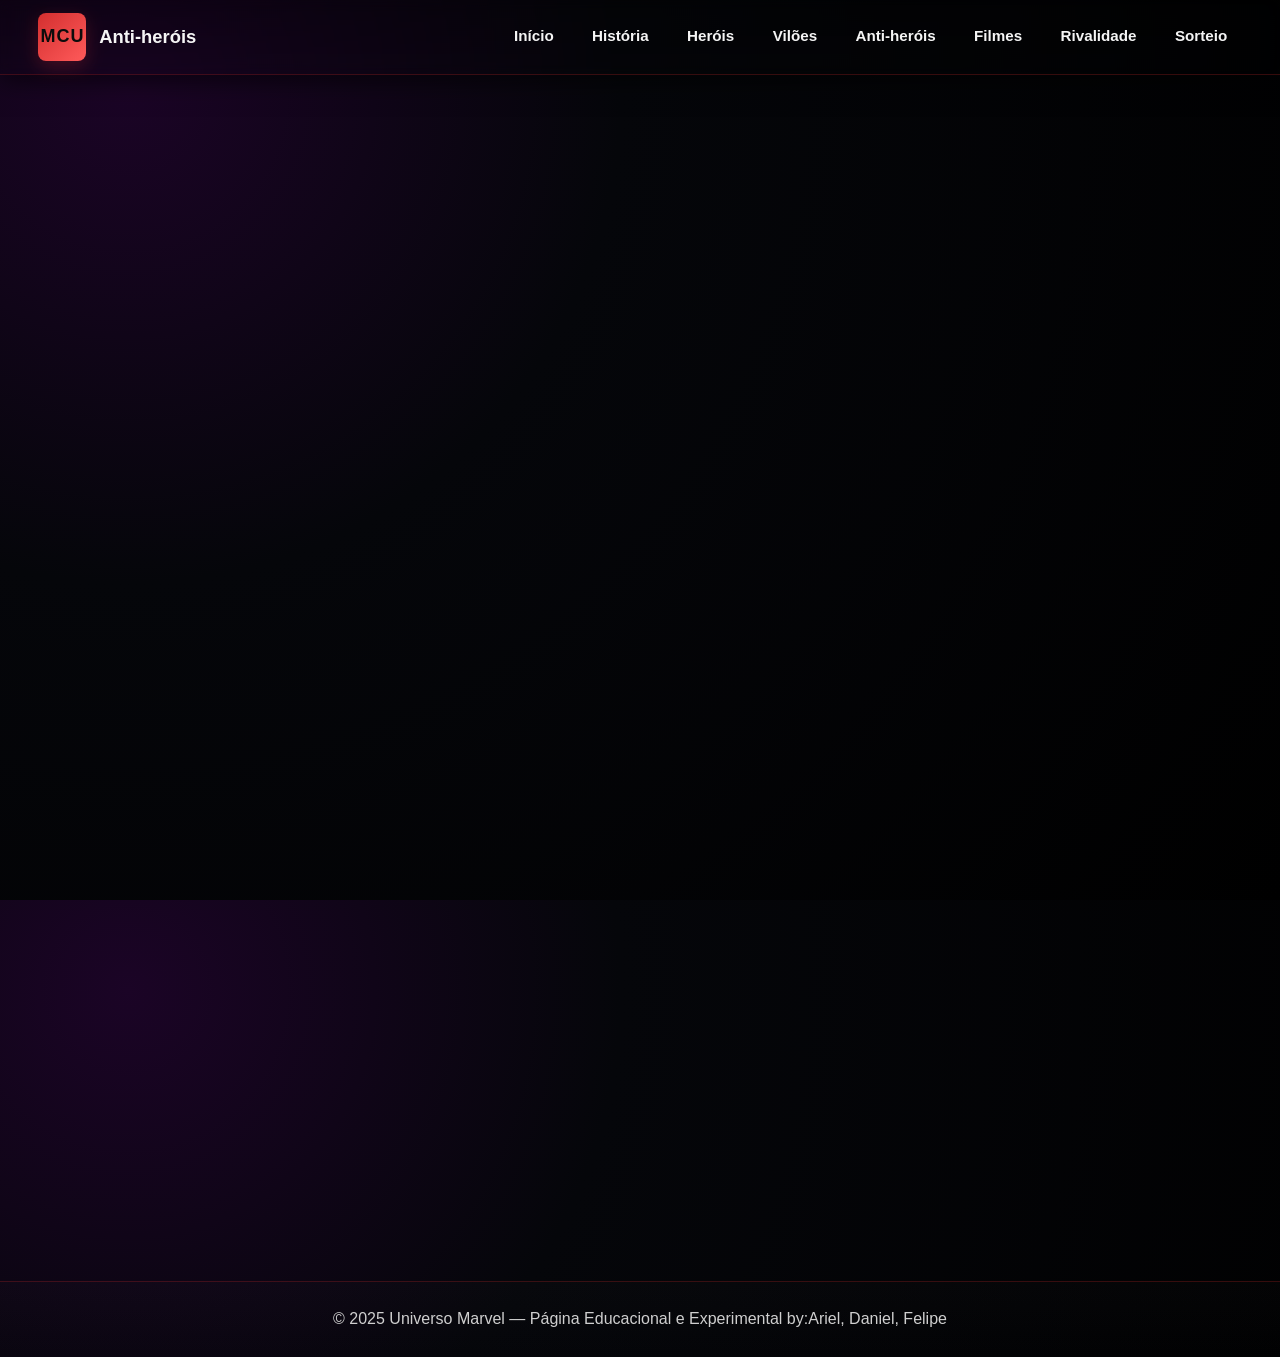
==== antiHeróis.html @ 3769a7fe "Tentativa 4" ====
<!DOCTYPE html>
<html lang="pt-BR">

<head>
    <meta charset="utf-8" />
    <meta name="viewport" content="width=device-width,initial-scale=1" />
    <title>Heróis — Universo Marvel</title>
     <link rel="stylesheet" href="/CSS/Style.css">
</head>

<body data-page="Anti-heróis">

    <header class="site-header">
        <div class="brand">
            <div class="logo">MCU</div>
            <div>
                <div class="site-title">Anti-heróis</div>
                <div class="site-sub"></div>
            </div>
        </div>

        <nav class="main-nav" aria-label="Menu principal">
            <a href="index.html">Início</a>
            <a href="historia.html">História</a>
            <a href="herois.html">Heróis</a>
            <a href="viloes.html">Vilões</a>
            <a href="antiHeróis.html">Anti-heróis</a>
            <a href="filmes.html">Filmes</a>
            <a href="rivalidade.html">Rivalidade</a>
            <a href="sorteio.html">Sorteio</a>

        </nav>
    </header>

    <main class="container">
        <article class="hero-card reveal">
            <div class="hero-top">
                <div>
                    <div class="hero-title">Anti-heróis</div>
                    <div class="hero-desc">Os anti-heróis da Marvel são personagens complexos que lutam contra o mal
                        seguindo seus próprios códigos morais, muitas vezes usando métodos sombrios, violentos ou
                        moralmente ambíguos, equilibrando redenção e caos enquanto enfrentam seus próprios demônios
                        internos. (Perfis curtos e imagens. Clique nas páginas para aprofundar.)</div>
                </div>
            </div>
        </article>

        <section class="cards">
           
            <article class="card reveal">
                <div class="thumb"><img loading="lazy" src="../feliperosset99.github.io/img/AntiHeróis/Elektra.webp"
                        alt="Elektra"></div>
                <div class="meta">
                    <h3>Elektra</h3>
                    <p>Elektra Natchios foi uma das primeiras mulheres das HQs escritas na categoria anti-herói. Sua
                        personalidade perigosa e instável a tornam tanto uma possível aliada como inimiga.</p>
                </div>
            </article>

           
            <article class="card reveal">
                <div class="thumb"><img loading="lazy" src="../feliperosset99.github.io/img/AntiHeróis/Deadpool.webp"
                        alt="Deadpool"></div>
                <div class="meta">
                    <h3>Deadpool</h3>
                    <p>Violento? Sim! Meio insano? Sim! Personalidade carismática? Sim! Deadpool cumpre todos os
                        requisitos de um anti-herói e junta sua própria marca de humor negro que tanto sucesso fez nos
                        cinemas.
                        
                    </p>
                </div>
            </article>

            
            <article class="card wide reveal">
                <div class="thumb"><img loading="lazy" src="../feliperosset99.github.io/img/AntiHeróis/Justiceiro.webp"
                        alt="O Justiceiro"></div>
                <div class="meta">
                    <h3>O Justiceiro</h3>
                    <p>Com um nome como Justiceiro, só poderíamos falar de um verdadeiro anti-herói. Frank Castle não só
                        assassina qualquer criminoso que acha que merece a morte, como ele realmente gosta do ato de
                        matar.
                    
                    </p>
                </div>
            </article>

            
            <article class="card reveal">
                <div class="thumb"><img loading="lazy" src="../feliperosset99.github.io/img/AntiHeróis/Venom.jpg"
                        alt="Venom"></div>
                <div class="meta">
                    <h3>Venom</h3>
                    <p>Venom é um simbionte alienígena que se une a um hospedeiro humano, como Eddie Brock, moldando-se
                        em uma forma escura e monstruosa, com mandíbula proeminente e dentes afiados.
                        
                    </p>
                </div>
            </article>

           
            <article class="card reveal">
                <div class="thumb"><img loading="lazy" src="../feliperosset99.github.io/img/AntiHeróis/Bucky.jpeg"
                        alt="Bucky">
                </div>
                <div class="meta">
                    <h3>Soldado Invernal</h3>
                    <p>James "Bucky" Barnes, também conhecido como Soldado Invernal, é um soldado americano que se
                        tornou espião e assassino soviético. Ele foi recrutado para o exército dos EUA durante a Segunda
                        Guerra Mundial, após ter sido um pupilo do estado.
                    
                    </p>
                </div>
            </article>

        </section>

        <div class="block reveal">
            <h4>Ações Sombras e Crimes</h4>
            <ul class="lista">
                <li>Deadpool atuou como mercenário e eliminou diversos alvos ao longo de suas missões.
                    <span class="tooltip"
                        data-tip="Wade Wilson é conhecido por agir fora da lei e tomar decisões imprevisíveis.">(Deadpool)</span>
                </li>

                <li>Durante o período sob controle da Hydra, o Soldado Invernal realizou assassinatos secretos e
                    operações ilegais.
                    <span class="tooltip"
                        data-tip="Bucky Barnes era manipulado mentalmente para agir como arma da Hydra.">(Soldado
                        Invernal)</span>
                </li>

                <li>Elektra trabalhou como assassina profissional e participou de missões para organizações criminosas.
                    <span class="tooltip"
                        data-tip="A personagem já atuou para o Tentáculo e outros grupos sombrios.">(Elektra)</span>
                </li>

                <li>O Justiceiro executou criminosos de forma extrajudicial, entrando em conflito constante com a lei.
                    <span class="tooltip"
                        data-tip="Frank Castle segue seu próprio código moral, frequentemente ignorando limites legais.">(Justiceiro)</span>
                </li>

                <li>Venom, especialmente em suas fases iniciais, tentou matar o Homem-Aranha e causou destruição
                    enquanto lutava pelo controle com Eddie Brock.
                    <span class="tooltip"
                        data-tip="O simbionte muitas vezes amplifica impulsos agressivos e causa caos.">(Venom)</span>
                </li>
            </ul>
        </div>


    </main>

    <footer class="site-footer">
        <div>© 2025 Universo Marvel — Página Educacional e Experimental by:Ariel, Daniel, Felipe</div>
    </footer>

    <script src="../feliperosset99.github.io/JvScript/JavaScript.js"></script>

</body>

</html>
---- CSS/Style.css ----
:root {
    --bg1: #05060a;
    --accent-red: #d32f2f;
    --accent-red-2: #ff5a5a;
    --glass: rgba(255, 255, 255, 0.04);
    --card-border: rgba(255, 90, 90, 0.12);
    --text: #f5f5f5;
    --muted: #cfcfcf;
    --max-width: 1150px;
    --radius: 14px;
}

* {
    box-sizing: border-box;
    margin: 0;
    padding: 0
}

html,
body {
    height: 100%
}

body {
    font-family: "Inter", "Segoe UI", Roboto, Arial, sans-serif;
    background: radial-gradient(circle at 10% 10%, #1b0426 0%, #05060a 35%, #000000 100%);
    color: var(--text);
    -webkit-font-smoothing: antialiased;
    -moz-osx-font-smoothing: grayscale;
    line-height: 1.5;
    min-height: 100vh;
    padding-top: 82px;
}

/* estrelas animadas (canvas) */
#starfield {
    position: fixed;
    inset: 0;
    z-index: 0;
    pointer-events: none;
    opacity: 0.6;
    mix-blend-mode: screen;
}

/* HEADER FIXO */
.site-header {
    position: fixed;
    top: 0;
    left: 0;
    right: 0;
    z-index: 40;
    display: flex;
    align-items: center;
    justify-content: space-between;
    gap: 1rem;
    padding: 1% 3%;
    background: linear-gradient(180deg, rgba(0, 0, 0, 0.35), rgba(0, 0, 0, 0.15));
    backdrop-filter: blur(6px);
    border-bottom: 1px solid rgba(211, 47, 47, 0.25);
    box-shadow: 0 6px 24px rgba(0, 0, 0, 0.6);
}

.brand {
    display: flex;
    align-items: center;
    gap: 0.8rem;
}

.logo {
    width: 48px;
    height: 48px;
    border-radius: 8px;
    background: linear-gradient(135deg, var(--accent-red), var(--accent-red-2));
    display: flex;
    align-items: center;
    justify-content: center;
    font-weight: 900;
    color: rgb(12, 12, 12);
    font-size: 18px;
    letter-spacing: 1px;
    box-shadow: 0 6px 18px rgba(211, 47, 47, 0.25);
}

.site-title {
    font-weight: 800;
    font-size: 1.15rem;
    color: var(--text);
}

.site-sub {
    font-size: 0.85rem;
    color: var(--muted)
}

/* nav */
.main-nav {
    display: flex;
    gap: 0.6rem;
    align-items: center;
}

.main-nav a {
    color: var(--text);
    text-decoration: none;
    padding: 0.6rem 0.9rem;
    border-radius: 10px;
    transition: all .18s ease;
    font-weight: 600;
    font-size: 0.95rem;
}

.main-nav a:hover {
    background: rgba(255, 255, 255, 0.03);
    transform: translateY(-3px)
}

.main-nav a.active {
    background: linear-gradient(90deg, rgba(255, 85, 85, 0.12), rgba(255, 60, 60, 0.08));
    border: 1px solid rgba(255, 90, 90, 0.12)
}

/* container */
.container {
    width: min(95%, var(--max-width));
    margin: 1.5rem auto 4rem;
    position: relative;
    z-index: 10;
    display: grid;
    grid-template-columns: 1fr;
    gap: 1.6rem;
}

/* heróis */
.hero-card {
    grid-column: 1 / -1;
    padding: 2.6rem;
    border-radius: var(--radius);
    background: linear-gradient(180deg, rgba(255, 255, 255, 0.02), rgba(255, 255, 255, 0.01));
    border: 1px solid var(--card-border);
    display: flex;
    flex-direction: column;
    gap: 0.8rem;
    box-shadow: 0 12px 40px rgba(0, 0, 0, 0.6);
}

.hero-top {
    display: flex;
    gap: 1rem;
    align-items: center;
}

.hero-title {
    font-size: 1.9rem;
    color: var(--accent-red-2);
    font-weight: 800;
    text-align: center;
}

.hero-desc {
    color: var(--muted);
    font-size: 1rem
}

/* grid de cards com alternância */
.cards {
    display: grid;
    grid-template-columns: 1fr;
    gap: 1rem;
}

.card {
    display: flex;
    gap: 1rem;
    align-items: flex-start;
    padding: 1.1rem;
    border-radius: 12px;
    background: linear-gradient(180deg, rgba(255, 255, 255, 0.02), rgba(255, 255, 255, 0.008));
    border: 1px solid rgba(211, 47, 47, 0.25);
    transition: transform .28s ease, box-shadow .28s ease;
    overflow: hidden;
}

.card:hover {
    transform: translateY(-6px);
    box-shadow: 0 18px 48px rgba(0, 0, 0, 0.6)
}

/* imagem do card */
.card .thumb {
    flex: 0 0 140px;
    height: 92px;
    border-radius: 10px;
    overflow: hidden;
    background: #111;
    display: flex;
    align-items: center;
    justify-content: center;
}

.card .thumb img {
    width: 100%;
    height: 100%;
    object-fit: cover;
    display: block;
}

/* detalhes do card */
.card .meta {
    flex: 1;
    display: flex;
    flex-direction: column;
    gap: 0.4rem;
    margin-left: 10px;

}

.card h3 {
    margin: 0;
    font-size: 1.05rem;
    color: var(--accent-red-2)
}

.card p {
    margin: 0;
    font-size: 0.95rem;
    color: var(--muted)
}

/* Alternativo - em larguras maiores, padrão mosaico */
@media(min-width:900px) {
    .cards {
        grid-template-columns: repeat(2, 1fr);
    }

    .card {
        align-items: stretch;
        padding: 1.2rem;
    }

    /* Faz com que alguns cards ocupem 2 colunas (crie alternância) */
    .card.wide {
        grid-column: span 2;
        display: flex;
        gap: 1.5rem
    }

    .card.wide .thumb {
        flex: 0 0 260px;
        height: 160px
    }
}

/* listas e blocos explicativos */
.block {
    padding: 1rem;
    border-radius: 10px;
    background: rgba(255, 255, 255, 0.02);
    border: 1px solid rgba(255, 90, 90, 0.06);
    color: var(--muted);
}

.block h4 {
    color: var(--accent-red);
    margin-bottom: 0.6rem
}
.block li{
    margin-left: 10px   ;

}  
.lista{
    font-size: large;
}
.listasmall{
    font-size: large;
}
.spider{
    text-align: justify;
}
/* footer */
.site-footer {
    margin-top: 1.6rem;
    padding: 1.6rem;
    text-align: center;
    border-top: 1px solid rgba(211, 47, 47, 0.25);
    color: var(--muted);
    background: linear-gradient(180deg, rgba(255, 255, 255, 0.01), rgba(0, 0, 0, 0.01));
}

/* Telas pequenas */
@media(max-width:899px) {
    .hero-title {
        font-size: 1.5rem
    }

    .card .thumb {
        flex: 0 0 110px;
        height: 82px
    }
}

/* scroll */
.reveal {
    opacity: 0;
    transform: translateY(24px);
    transition: opacity .6s ease, transform .6s ease;
}

.reveal.visible {
    opacity: 1;
    transform: none;
}

/* Utilidade */
.kicker {
    font-size: 0.82rem;
    color: var(--muted);
    font-weight: 700
}

.small {
    font-size: 0.9rem;
    color: var(--muted)
}

.center {
    text-align: center
}

/* sorteio */
.form {
    display: flex;
    flex-direction: column;
    gap: 0.8rem;
}

.form input,
.form select,
.form button,
.form textarea {
    padding: 0.8rem 1rem;
    border-radius: 10px;
    border: 1px solid rgba(255, 255, 255, 0.04);
    background: rgba(255, 255, 255, 0.02);
    color: var(--text);
}

.form label {
    font-size: 0.95rem;
    color: var(--muted)
}

.form .actions {
    display: flex;
    gap: 0.6rem;
    margin-top: 0.6rem;
    flex-wrap: wrap
}

.form button {
    background: linear-gradient(90deg, var(--accent-red), var(--accent-red-2));
    color: white;
    border: none;
    font-weight: 700;
    cursor: pointer
}


    /* Todas as opções em preto */
#revista option {
        color: black;
    }

    /* Apenas o placeholder em branco */
#revista option.placeholder {
        color: #bbb;  /* branco suave para ser visível, pode trocar por white */
    }

    /* Texto selecionado também fica preto */
#revista {
        color: #bbb;
    }

    /* Quando o placeholder estiver selecionado, deixa o texto claro */
#revista:invalid {
        color: #bbb;
    }


/* Responsividade */
@media (min-width:1200px) {
    .container {
        width: min(88%, var(--max-width));
    }
    }

*{
    margin: 0;
    padding: 0;
    }
body{
    font-family: 'Gill Sans', 'Gill Sans MT', Calibri, 'Trebuchet MS', sans-serif;
    margin:auto;
    background-color: rgb(255, 255, 255);
    }    
.inicio{
    background-color: #eee;
    text-align: center;
    color: black;
    border: solid black 2px;
    width: 99%;
    margin: auto;
    margin-bottom: 30px;
    font-family:'Times New Roman', Times, serif;
    padding: 10px;
}
.inicio p{
    color: black;
    background-color: #eee;
    line-height: normal;
    font-family: 'Times New Roman', Times, serif;
    padding: 10px;
}
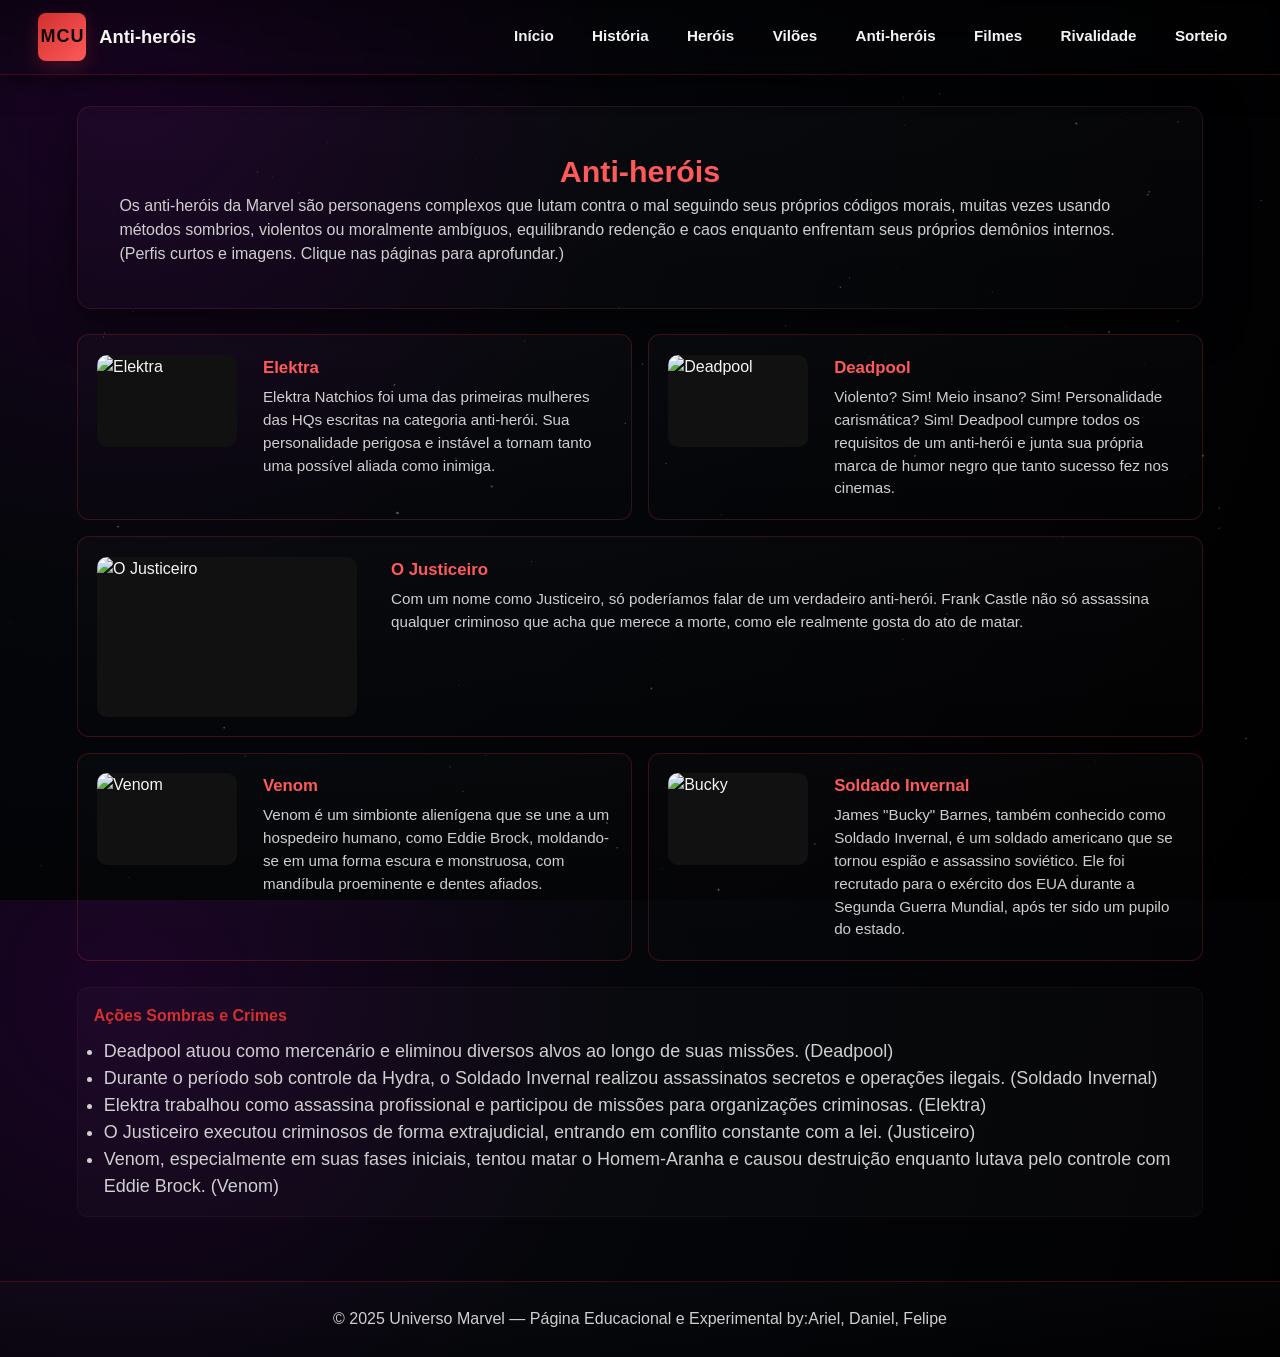
==== commit f167dde2: "arrumando o caminho da js agr" ====
--- a/antiHeróis.html
+++ b/antiHeróis.html
@@ -5,7 +5,7 @@
     <meta charset="utf-8" />
     <meta name="viewport" content="width=device-width,initial-scale=1" />
     <title>Heróis — Universo Marvel</title>
-     <link rel="stylesheet" href="/CSS/Style.css">
+     <link rel="stylesheet" href="CSS/Style.css">
 </head>
 
 <body data-page="Anti-heróis">
@@ -155,7 +155,7 @@
         <div>© 2025 Universo Marvel — Página Educacional e Experimental by:Ariel, Daniel, Felipe</div>
     </footer>
 
-    <script src="../feliperosset99.github.io/JvScript/JavaScript.js"></script>
+    <script src="JvScript/JavaScript.js"></script>
 
 </body>
 
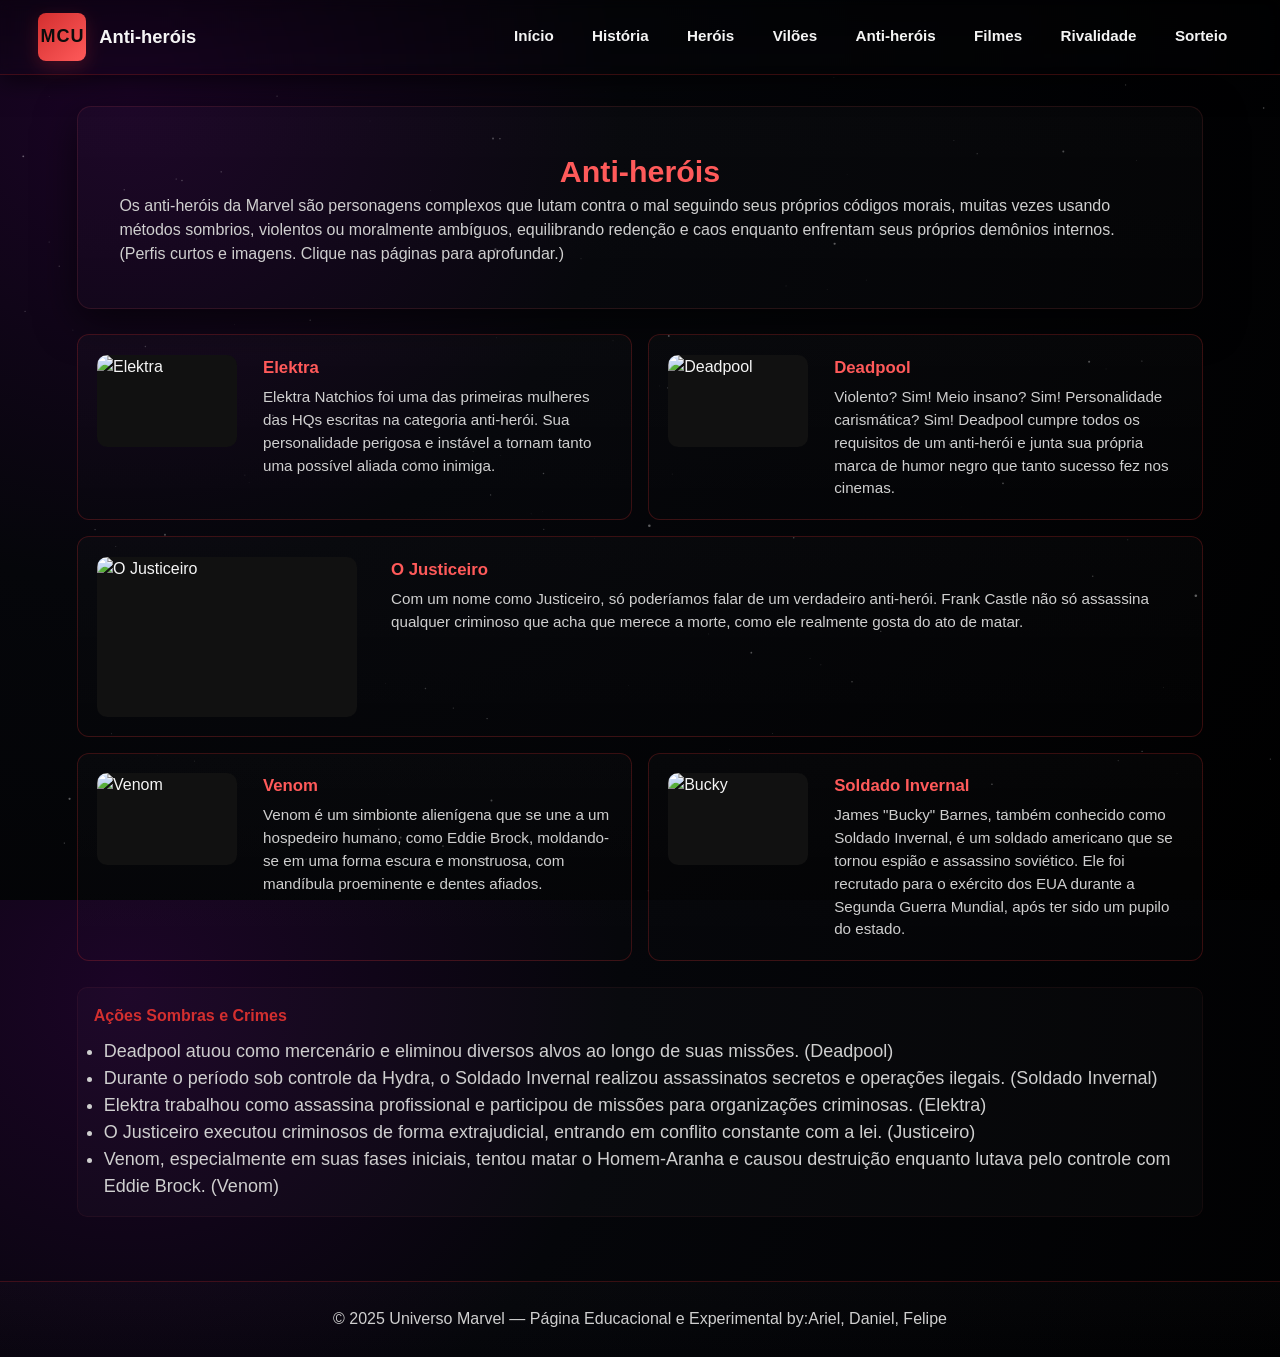
==== commit 160419fe: "Arrumando caminho imagens e tirando tooltips" ====
--- a/antiHeróis.html
+++ b/antiHeróis.html
@@ -48,7 +48,7 @@
         <section class="cards">
            
             <article class="card reveal">
-                <div class="thumb"><img loading="lazy" src="../feliperosset99.github.io/img/AntiHeróis/Elektra.webp"
+                <div class="thumb"><img loading="lazy" src="Img/AntiHeróis/Elektra.webp"
                         alt="Elektra"></div>
                 <div class="meta">
                     <h3>Elektra</h3>
@@ -59,7 +59,7 @@
 
            
             <article class="card reveal">
-                <div class="thumb"><img loading="lazy" src="../feliperosset99.github.io/img/AntiHeróis/Deadpool.webp"
+                <div class="thumb"><img loading="lazy" src="Img/AntiHeróis/Deadpool.webp"
                         alt="Deadpool"></div>
                 <div class="meta">
                     <h3>Deadpool</h3>
@@ -73,7 +73,7 @@
 
             
             <article class="card wide reveal">
-                <div class="thumb"><img loading="lazy" src="../feliperosset99.github.io/img/AntiHeróis/Justiceiro.webp"
+                <div class="thumb"><img loading="lazy" src="Img/AntiHeróis/Justiceiro.webp"
                         alt="O Justiceiro"></div>
                 <div class="meta">
                     <h3>O Justiceiro</h3>
@@ -87,7 +87,7 @@
 
             
             <article class="card reveal">
-                <div class="thumb"><img loading="lazy" src="../feliperosset99.github.io/img/AntiHeróis/Venom.jpg"
+                <div class="thumb"><img loading="lazy" src="Img/AntiHeróis/Venom.jpg"
                         alt="Venom"></div>
                 <div class="meta">
                     <h3>Venom</h3>
@@ -100,7 +100,7 @@
 
            
             <article class="card reveal">
-                <div class="thumb"><img loading="lazy" src="../feliperosset99.github.io/img/AntiHeróis/Bucky.jpeg"
+                <div class="thumb"><img loading="lazy" src="Img/AntiHeróis/Bucky.jpeg"
                         alt="Bucky">
                 </div>
                 <div class="meta">
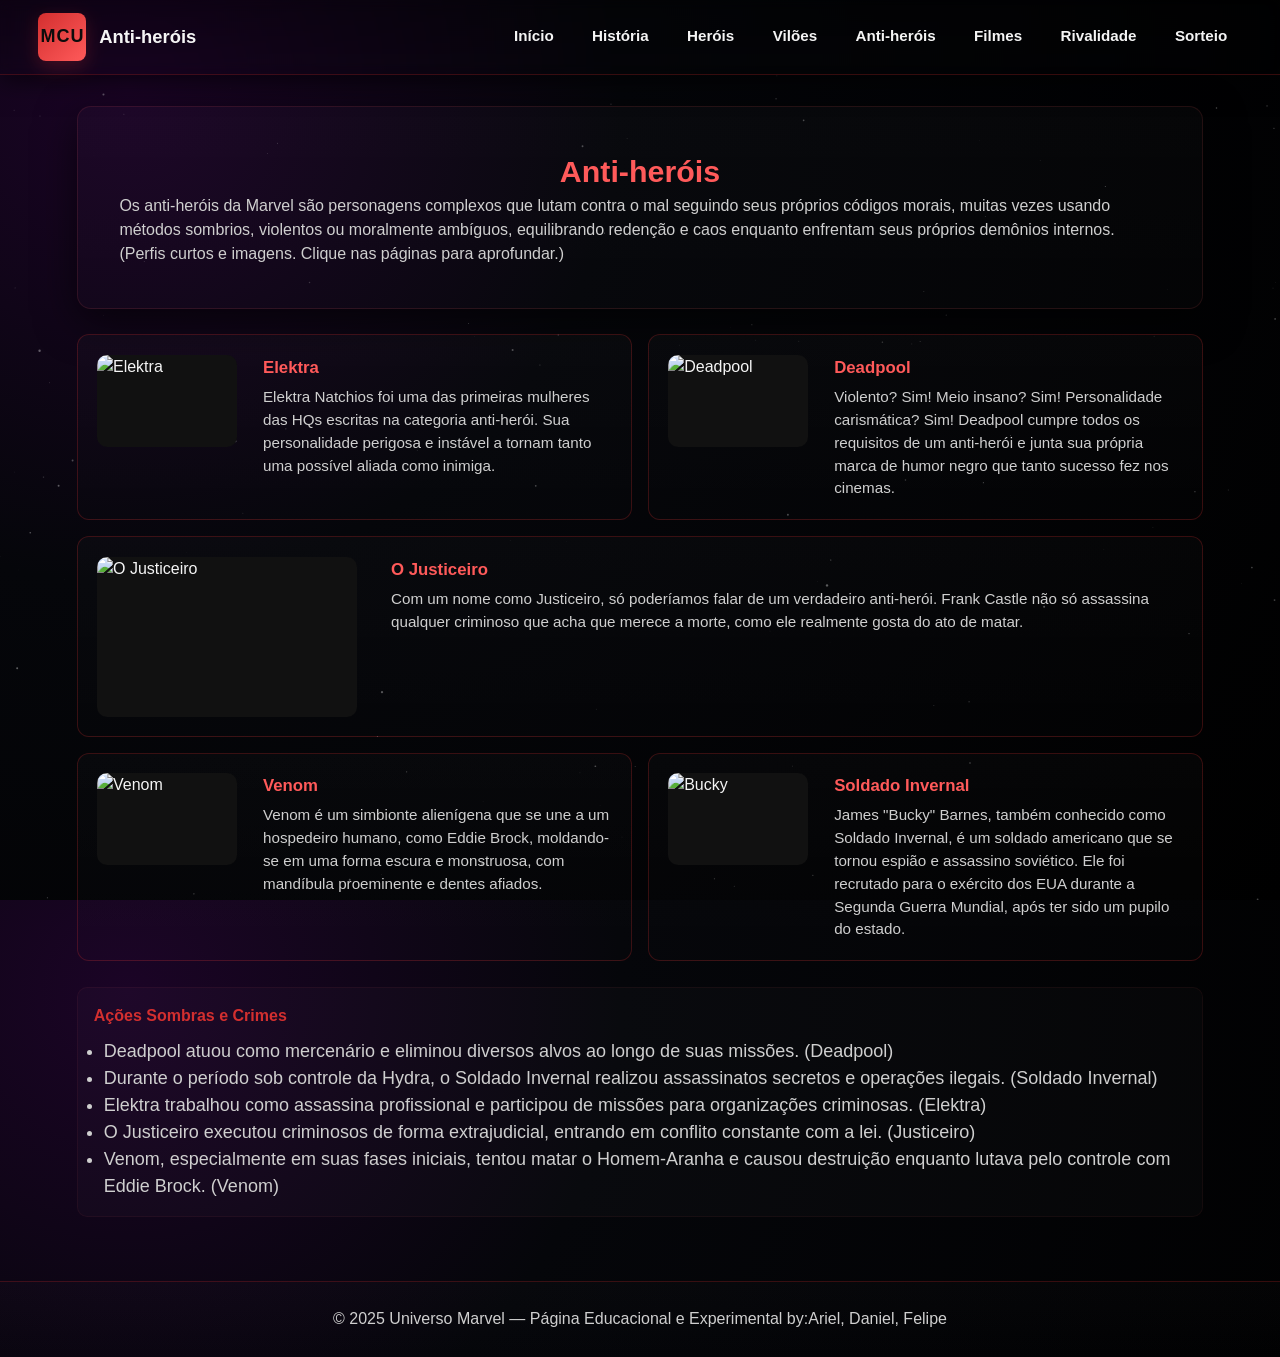
==== commit 3e5464ec: "Botão pra voltar ao inicio e mais filmes, herois e vilões" ====
--- a/antiHeróis.html
+++ b/antiHeróis.html
@@ -155,6 +155,8 @@
         <div>© 2025 Universo Marvel — Página Educacional e Experimental by:Ariel, Daniel, Felipe</div>
     </footer>
 
+    <button id="btnTopo" class="btn-topo">↑</button>
+
     <script src="JvScript/JavaScript.js"></script>
 
 </body>
--- a/CSS/Style.css
+++ b/CSS/Style.css
@@ -357,7 +357,7 @@
 }
 
 .form button {
-    background: linear-gradient(90deg, var(--accent-red), var(--accent-red-2));
+    background: rgb(226, 44, 44);
     color: white;
     border: none;
     font-weight: 700;
@@ -419,4 +419,44 @@
     line-height: normal;
     font-family: 'Times New Roman', Times, serif;
     padding: 10px;
+}
+.meta1 button{
+    padding: 0.8rem 1rem;
+    border-radius: 10px;
+    border: 1px solid rgba(255, 255, 255, 0.04);
+    background: rgba(255, 255, 255, 0.02);
+    color: var(--text);
+    background: rgb(226, 44, 44);
+    color: white;
+    border: none;
+    font-weight: 700;
+    cursor: pointer
+}
+/* Botão para voltar pra cima */
+.btn-topo {
+  position: fixed;
+  bottom: 25px;
+  right: 25px;
+  background: #e23636;   
+  color: #fff;
+  border: none;
+  padding: 12px 18px;
+  border-radius: 50px;
+  font-size: 18px;
+  cursor: pointer;
+  box-shadow: 0 0 12px rgba(0,0,0,0.3);
+  opacity: 0;
+  pointer-events: none;
+  transition: opacity 0.3s ease, transform 0.3s ease;
+  z-index: 9999;
+}
+
+.btn-topo.mostrar {
+  opacity: 1;
+  pointer-events: auto;
+  transform: translateY(0);
+}
+
+.btn-topo:hover {
+  transform: scale(1.08);
 }
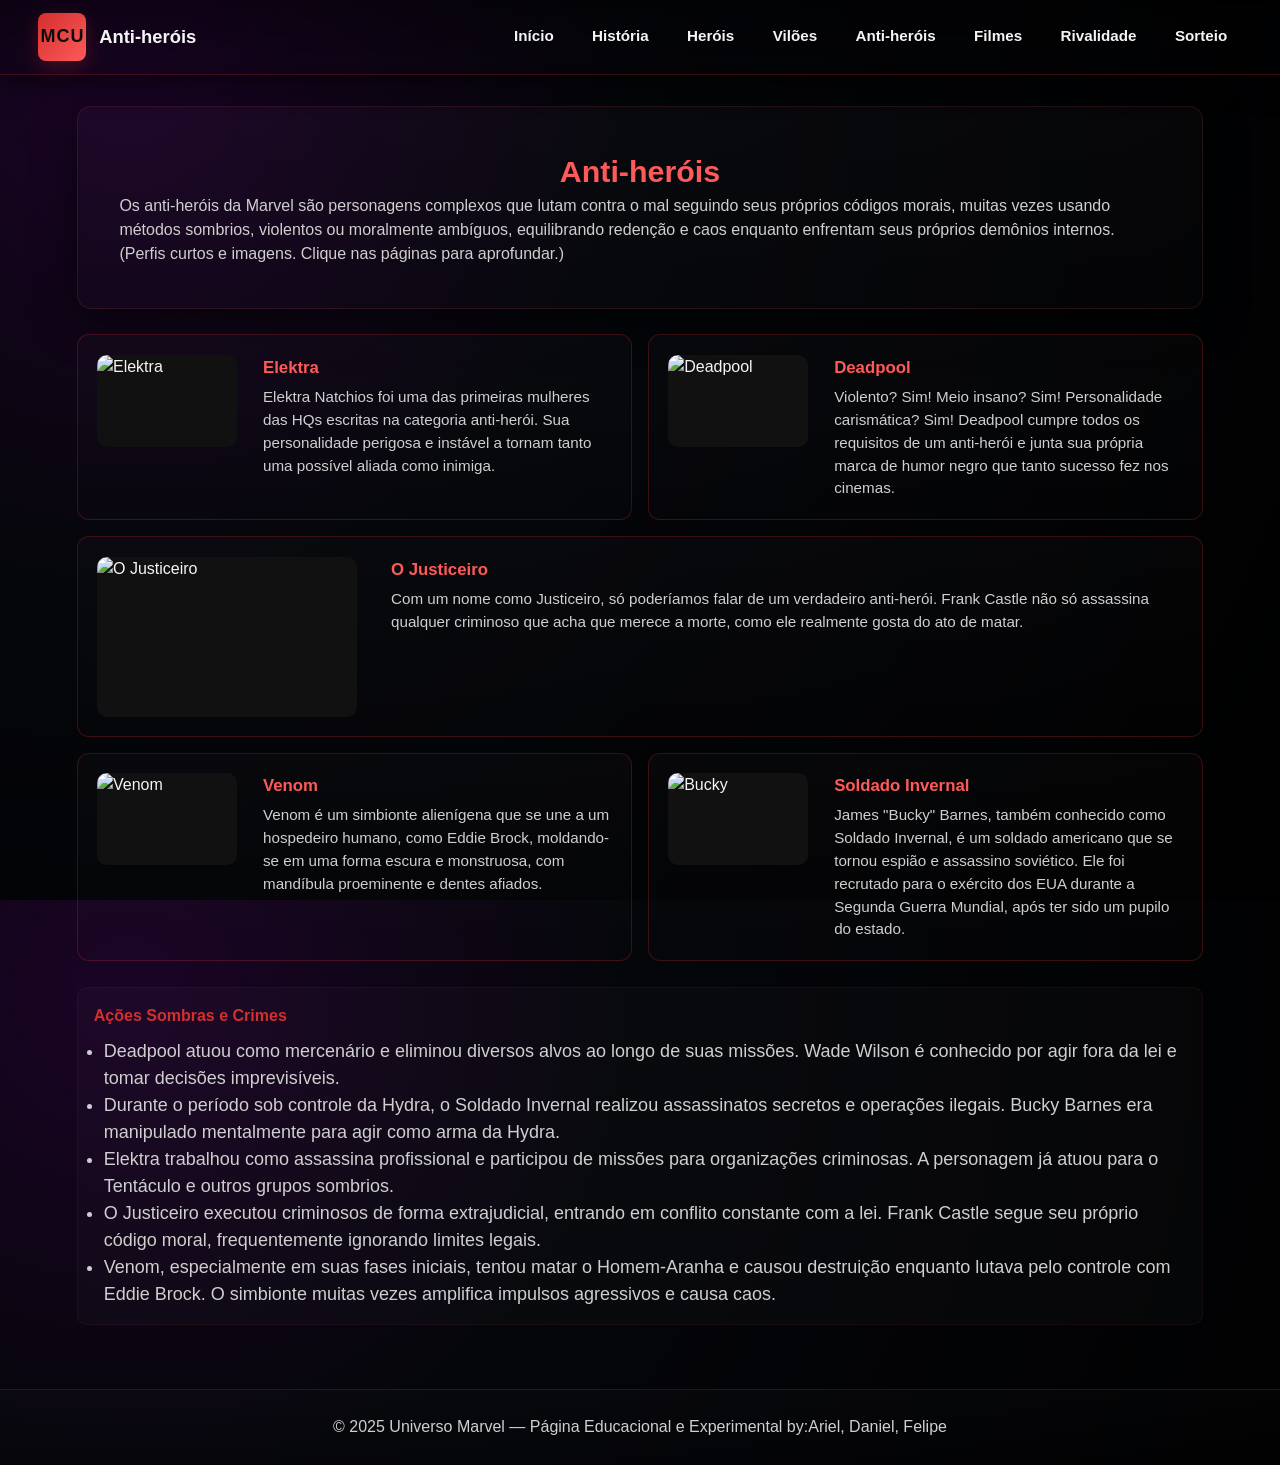
==== commit 38aa5556: "Arrumando imgs" ====
--- a/antiHeróis.html
+++ b/antiHeróis.html
@@ -48,7 +48,7 @@
         <section class="cards">
            
             <article class="card reveal">
-                <div class="thumb"><img loading="lazy" src="Img/AntiHeróis/Elektra.webp"
+                <div class="thumb"><img loading="lazy" src="./Img/AntiHeróis/Elektra.webp"
                         alt="Elektra"></div>
                 <div class="meta">
                     <h3>Elektra</h3>
@@ -59,7 +59,7 @@
 
            
             <article class="card reveal">
-                <div class="thumb"><img loading="lazy" src="Img/AntiHeróis/Deadpool.webp"
+                <div class="thumb"><img loading="lazy" src="./Img/AntiHeróis/Deadpool.webp"
                         alt="Deadpool"></div>
                 <div class="meta">
                     <h3>Deadpool</h3>
@@ -73,7 +73,7 @@
 
             
             <article class="card wide reveal">
-                <div class="thumb"><img loading="lazy" src="Img/AntiHeróis/Justiceiro.webp"
+                <div class="thumb"><img loading="lazy" src="./Img/AntiHeróis/Justiceiro.webp"
                         alt="O Justiceiro"></div>
                 <div class="meta">
                     <h3>O Justiceiro</h3>
@@ -87,7 +87,7 @@
 
             
             <article class="card reveal">
-                <div class="thumb"><img loading="lazy" src="Img/AntiHeróis/Venom.jpg"
+                <div class="thumb"><img loading="lazy" src="./Img/AntiHeróis/Venom.jpg"
                         alt="Venom"></div>
                 <div class="meta">
                     <h3>Venom</h3>
@@ -100,7 +100,7 @@
 
            
             <article class="card reveal">
-                <div class="thumb"><img loading="lazy" src="Img/AntiHeróis/Bucky.jpeg"
+                <div class="thumb"><img loading="lazy" src="./Img/AntiHeróis/Bucky.jpeg"
                         alt="Bucky">
                 </div>
                 <div class="meta">
@@ -118,32 +118,21 @@
         <div class="block reveal">
             <h4>Ações Sombras e Crimes</h4>
             <ul class="lista">
-                <li>Deadpool atuou como mercenário e eliminou diversos alvos ao longo de suas missões.
-                    <span class="tooltip"
-                        data-tip="Wade Wilson é conhecido por agir fora da lei e tomar decisões imprevisíveis.">(Deadpool)</span>
+                <li>Deadpool atuou como mercenário e eliminou diversos alvos ao longo de suas missões. Wade Wilson é conhecido por agir fora da lei e tomar decisões imprevisíveis.
                 </li>
 
                 <li>Durante o período sob controle da Hydra, o Soldado Invernal realizou assassinatos secretos e
-                    operações ilegais.
-                    <span class="tooltip"
-                        data-tip="Bucky Barnes era manipulado mentalmente para agir como arma da Hydra.">(Soldado
-                        Invernal)</span>
+                    operações ilegais. Bucky Barnes era manipulado mentalmente para agir como arma da Hydra.
                 </li>
 
-                <li>Elektra trabalhou como assassina profissional e participou de missões para organizações criminosas.
-                    <span class="tooltip"
-                        data-tip="A personagem já atuou para o Tentáculo e outros grupos sombrios.">(Elektra)</span>
+                <li>Elektra trabalhou como assassina profissional e participou de missões para organizações criminosas. A personagem já atuou para o Tentáculo e outros grupos sombrios.
                 </li>
 
-                <li>O Justiceiro executou criminosos de forma extrajudicial, entrando em conflito constante com a lei.
-                    <span class="tooltip"
-                        data-tip="Frank Castle segue seu próprio código moral, frequentemente ignorando limites legais.">(Justiceiro)</span>
+                <li>O Justiceiro executou criminosos de forma extrajudicial, entrando em conflito constante com a lei. Frank Castle segue seu próprio código moral, frequentemente ignorando limites legais.
                 </li>
 
                 <li>Venom, especialmente em suas fases iniciais, tentou matar o Homem-Aranha e causou destruição
-                    enquanto lutava pelo controle com Eddie Brock.
-                    <span class="tooltip"
-                        data-tip="O simbionte muitas vezes amplifica impulsos agressivos e causa caos.">(Venom)</span>
+                    enquanto lutava pelo controle com Eddie Brock. O simbionte muitas vezes amplifica impulsos agressivos e causa caos.
                 </li>
             </ul>
         </div>
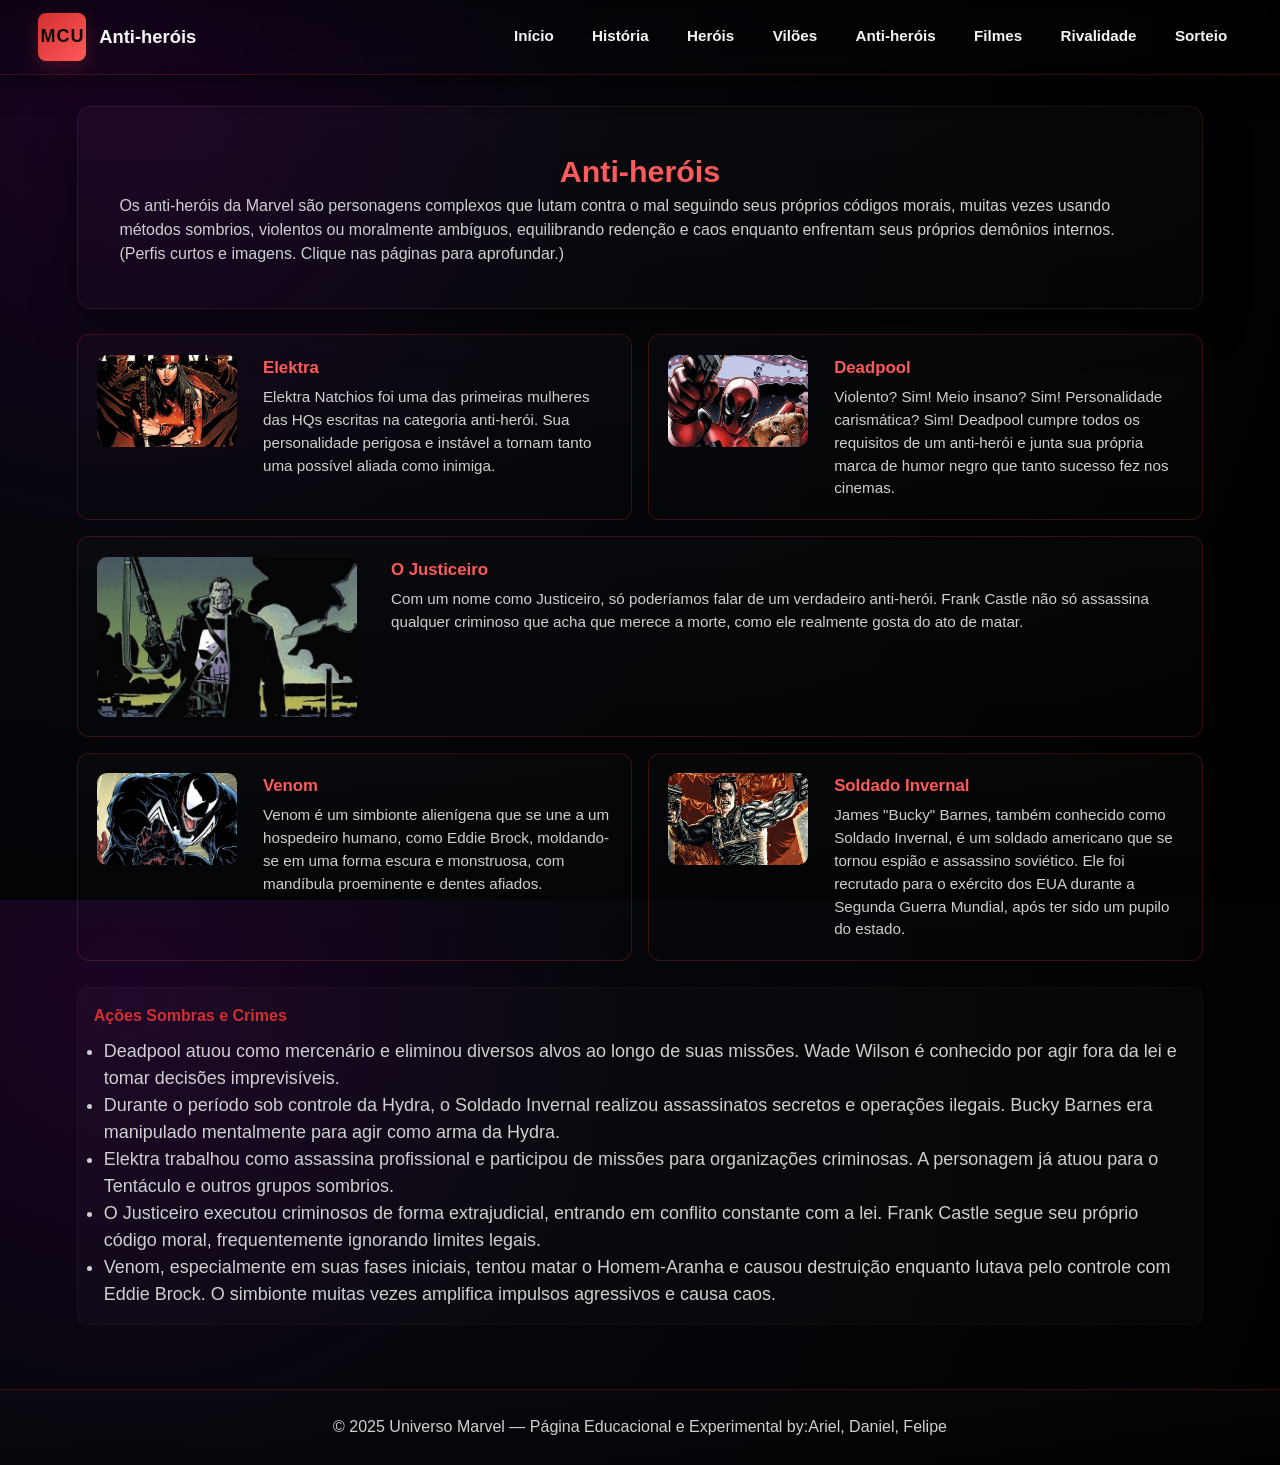
==== commit 8e21a378: "Arrumei as imgs agr Alguns detalhe no javascript e no css na página do sorteio" ====
--- a/antiHeróis.html
+++ b/antiHeróis.html
@@ -48,7 +48,7 @@
         <section class="cards">
            
             <article class="card reveal">
-                <div class="thumb"><img loading="lazy" src="./Img/AntiHeróis/Elektra.webp"
+                <div class="thumb"><img loading="lazy" src="./img/antiherois/Elektra.webp"
                         alt="Elektra"></div>
                 <div class="meta">
                     <h3>Elektra</h3>
@@ -59,7 +59,7 @@
 
            
             <article class="card reveal">
-                <div class="thumb"><img loading="lazy" src="./Img/AntiHeróis/Deadpool.webp"
+                <div class="thumb"><img loading="lazy" src="./img/antiherois/Deadpool.webp"
                         alt="Deadpool"></div>
                 <div class="meta">
                     <h3>Deadpool</h3>
@@ -73,7 +73,7 @@
 
             
             <article class="card wide reveal">
-                <div class="thumb"><img loading="lazy" src="./Img/AntiHeróis/Justiceiro.webp"
+                <div class="thumb"><img loading="lazy" src="./img/antiherois/Justiceiro.webp"
                         alt="O Justiceiro"></div>
                 <div class="meta">
                     <h3>O Justiceiro</h3>
@@ -87,7 +87,7 @@
 
             
             <article class="card reveal">
-                <div class="thumb"><img loading="lazy" src="./Img/AntiHeróis/Venom.jpg"
+                <div class="thumb"><img loading="lazy" src="./img/antiherois/Venom.jpg"
                         alt="Venom"></div>
                 <div class="meta">
                     <h3>Venom</h3>
@@ -100,7 +100,7 @@
 
            
             <article class="card reveal">
-                <div class="thumb"><img loading="lazy" src="./Img/AntiHeróis/Bucky.jpeg"
+                <div class="thumb"><img loading="lazy" src="./img/antiherois/Bucky.jpeg"
                         alt="Bucky">
                 </div>
                 <div class="meta">
--- a/CSS/Style.css
+++ b/CSS/Style.css
@@ -364,23 +364,23 @@
     cursor: pointer
 }
 
-
-    /* Todas as opções em preto */
+/* caixa do sorteio da revista */
+
 #revista option {
         color: black;
     }
 
-    /* Apenas o placeholder em branco */
+   
 #revista option.placeholder {
-        color: #bbb;  /* branco suave para ser visível, pode trocar por white */
-    }
-
-    /* Texto selecionado também fica preto */
+        color: #ff0404;  
+    }
+
+    
 #revista {
         color: #bbb;
     }
 
-    /* Quando o placeholder estiver selecionado, deixa o texto claro */
+   
 #revista:invalid {
         color: #bbb;
     }
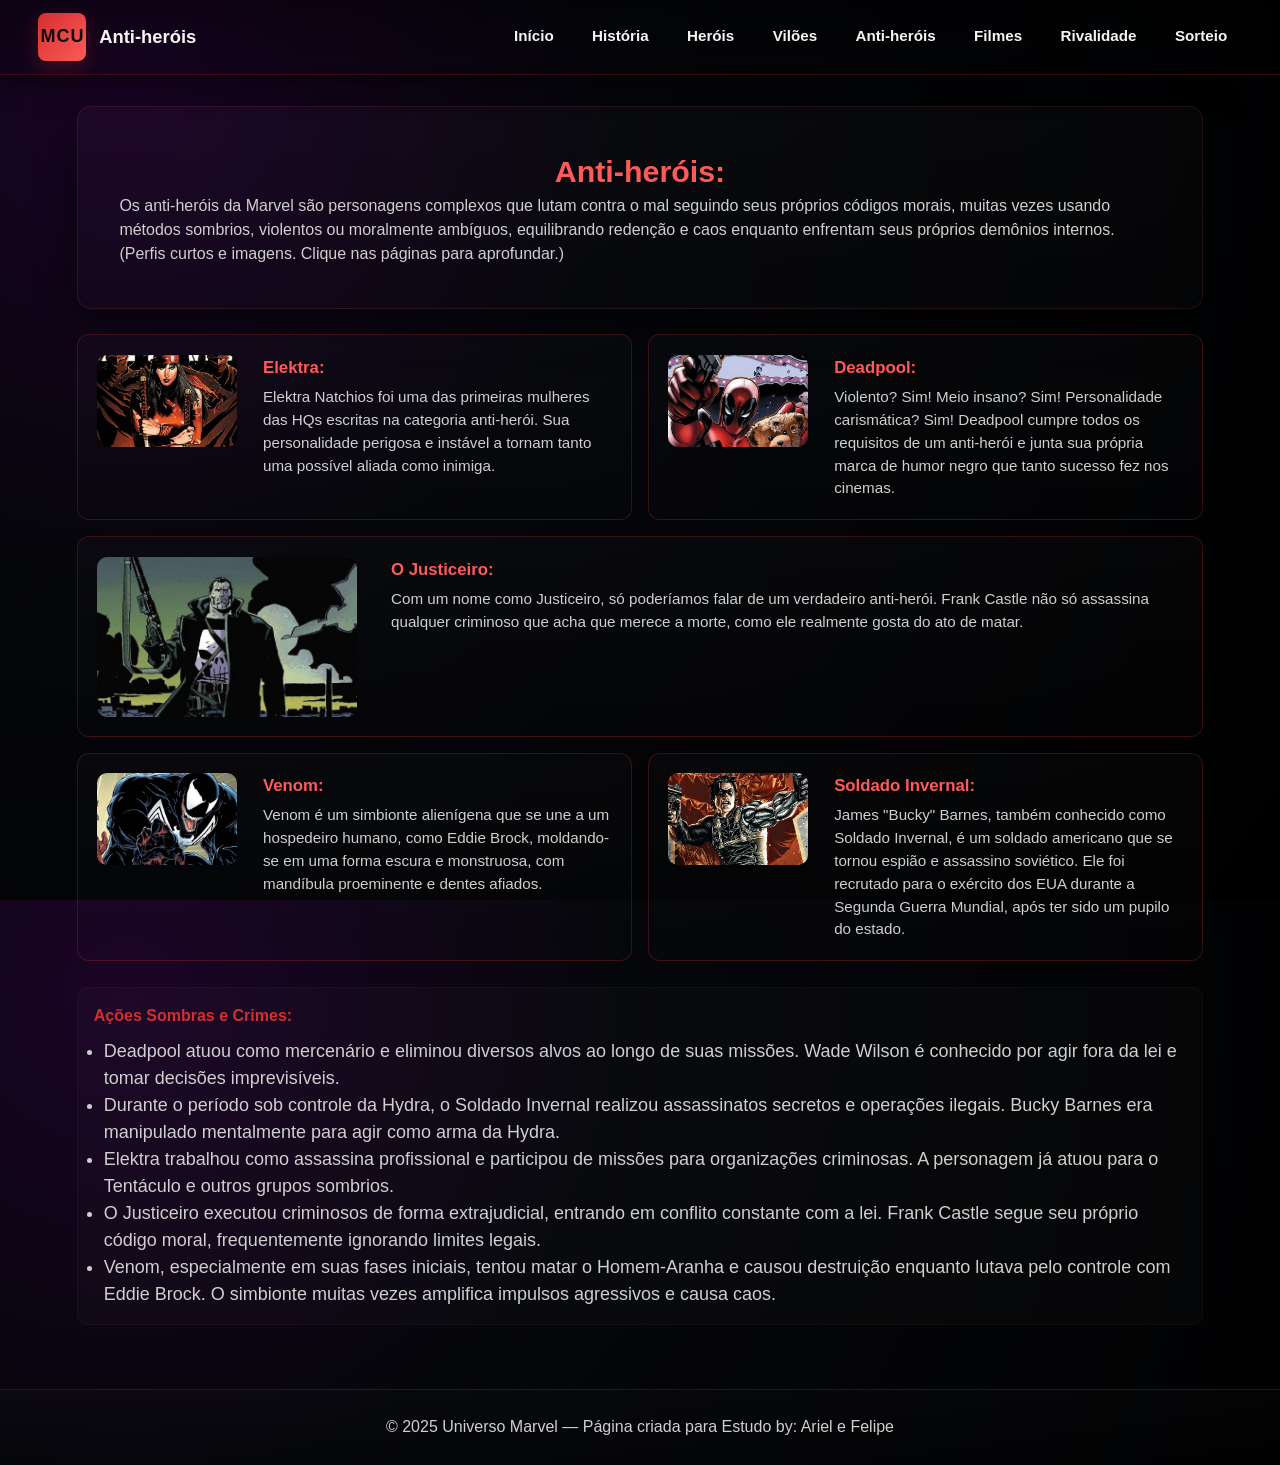
==== commit 0ef35aa6: "Arrumando a parte de história e rivalidade" ====
--- a/antiHeróis.html
+++ b/antiHeróis.html
@@ -31,12 +31,12 @@
 
         </nav>
     </header>
-
+<!-- Antiheróis -->
     <main class="container">
         <article class="hero-card reveal">
             <div class="hero-top">
                 <div>
-                    <div class="hero-title">Anti-heróis</div>
+                    <div class="hero-title">Anti-heróis:</div>
                     <div class="hero-desc">Os anti-heróis da Marvel são personagens complexos que lutam contra o mal
                         seguindo seus próprios códigos morais, muitas vezes usando métodos sombrios, violentos ou
                         moralmente ambíguos, equilibrando redenção e caos enquanto enfrentam seus próprios demônios
@@ -51,7 +51,7 @@
                 <div class="thumb"><img loading="lazy" src="./img/antiherois/Elektra.webp"
                         alt="Elektra"></div>
                 <div class="meta">
-                    <h3>Elektra</h3>
+                    <h3>Elektra:</h3>
                     <p>Elektra Natchios foi uma das primeiras mulheres das HQs escritas na categoria anti-herói. Sua
                         personalidade perigosa e instável a tornam tanto uma possível aliada como inimiga.</p>
                 </div>
@@ -62,7 +62,7 @@
                 <div class="thumb"><img loading="lazy" src="./img/antiherois/Deadpool.webp"
                         alt="Deadpool"></div>
                 <div class="meta">
-                    <h3>Deadpool</h3>
+                    <h3>Deadpool:</h3>
                     <p>Violento? Sim! Meio insano? Sim! Personalidade carismática? Sim! Deadpool cumpre todos os
                         requisitos de um anti-herói e junta sua própria marca de humor negro que tanto sucesso fez nos
                         cinemas.
@@ -76,7 +76,7 @@
                 <div class="thumb"><img loading="lazy" src="./img/antiherois/Justiceiro.webp"
                         alt="O Justiceiro"></div>
                 <div class="meta">
-                    <h3>O Justiceiro</h3>
+                    <h3>O Justiceiro:</h3>
                     <p>Com um nome como Justiceiro, só poderíamos falar de um verdadeiro anti-herói. Frank Castle não só
                         assassina qualquer criminoso que acha que merece a morte, como ele realmente gosta do ato de
                         matar.
@@ -90,7 +90,7 @@
                 <div class="thumb"><img loading="lazy" src="./img/antiherois/Venom.jpg"
                         alt="Venom"></div>
                 <div class="meta">
-                    <h3>Venom</h3>
+                    <h3>Venom:</h3>
                     <p>Venom é um simbionte alienígena que se une a um hospedeiro humano, como Eddie Brock, moldando-se
                         em uma forma escura e monstruosa, com mandíbula proeminente e dentes afiados.
                         
@@ -104,7 +104,7 @@
                         alt="Bucky">
                 </div>
                 <div class="meta">
-                    <h3>Soldado Invernal</h3>
+                    <h3>Soldado Invernal:</h3>
                     <p>James "Bucky" Barnes, também conhecido como Soldado Invernal, é um soldado americano que se
                         tornou espião e assassino soviético. Ele foi recrutado para o exército dos EUA durante a Segunda
                         Guerra Mundial, após ter sido um pupilo do estado.
@@ -116,7 +116,7 @@
         </section>
 
         <div class="block reveal">
-            <h4>Ações Sombras e Crimes</h4>
+            <h4>Ações Sombras e Crimes:</h4>
             <ul class="lista">
                 <li>Deadpool atuou como mercenário e eliminou diversos alvos ao longo de suas missões. Wade Wilson é conhecido por agir fora da lei e tomar decisões imprevisíveis.
                 </li>
@@ -141,9 +141,9 @@
     </main>
 
     <footer class="site-footer">
-        <div>© 2025 Universo Marvel — Página Educacional e Experimental by:Ariel, Daniel, Felipe</div>
+        <div>© 2025 Universo Marvel — Página criada para Estudo by: Ariel e Felipe</div>
     </footer>
-
+<!-- Botão pra voltar o site -->
     <button id="btnTopo" class="btn-topo">↑</button>
 
     <script src="JvScript/JavaScript.js"></script>
--- a/CSS/Style.css
+++ b/CSS/Style.css
@@ -1,3 +1,4 @@
+/* padrão */
 :root {
     --bg1: #05060a;
     --accent-red: #d32f2f;
@@ -9,7 +10,7 @@
     --max-width: 1150px;
     --radius: 14px;
 }
-
+/* Resetar margem, html e body */
 * {
     box-sizing: border-box;
     margin: 0;
@@ -32,17 +33,7 @@
     padding-top: 82px;
 }
 
-/* estrelas animadas (canvas) */
-#starfield {
-    position: fixed;
-    inset: 0;
-    z-index: 0;
-    pointer-events: none;
-    opacity: 0.6;
-    mix-blend-mode: screen;
-}
-
-/* HEADER FIXO */
+/* Header fixo */
 .site-header {
     position: fixed;
     top: 0;
@@ -65,7 +56,7 @@
     align-items: center;
     gap: 0.8rem;
 }
-
+/* Marvel na esquerda em cima */
 .logo {
     width: 48px;
     height: 48px;
@@ -92,7 +83,7 @@
     color: var(--muted)
 }
 
-/* nav */
+/* navegação das páginas */
 .main-nav {
     display: flex;
     gap: 0.6rem;
@@ -130,7 +121,7 @@
     gap: 1.6rem;
 }
 
-/* heróis */
+/* Cards de cima(principais) */
 .hero-card {
     grid-column: 1 / -1;
     padding: 2.6rem;
@@ -185,7 +176,7 @@
     box-shadow: 0 18px 48px rgba(0, 0, 0, 0.6)
 }
 
-/* imagem do card */
+/* imagem dos cards */
 .card .thumb {
     flex: 0 0 140px;
     height: 92px;
@@ -204,7 +195,7 @@
     display: block;
 }
 
-/* detalhes do card */
+/* detalhes dos cards */
 .card .meta {
     flex: 1;
     display: flex;
@@ -226,7 +217,7 @@
     color: var(--muted)
 }
 
-/* Alternativo - em larguras maiores, padrão mosaico */
+/* Alternância em largura maior, coloquei padrão mosaico, não deu mutio certo mas tá ok */
 @media(min-width:900px) {
     .cards {
         grid-template-columns: repeat(2, 1fr);
@@ -276,7 +267,7 @@
 .spider{
     text-align: justify;
 }
-/* footer */
+/* rodapé */
 .site-footer {
     margin-top: 1.6rem;
     padding: 1.6rem;
@@ -286,7 +277,7 @@
     background: linear-gradient(180deg, rgba(255, 255, 255, 0.01), rgba(0, 0, 0, 0.01));
 }
 
-/* Telas pequenas */
+/* blocos e cards pequenos */
 @media(max-width:899px) {
     .hero-title {
         font-size: 1.5rem
@@ -392,7 +383,7 @@
         width: min(88%, var(--max-width));
     }
     }
-
+/* não sei se ta sendo usado, mas não quis mexer */
 *{
     margin: 0;
     padding: 0;
@@ -402,6 +393,11 @@
     margin:auto;
     background-color: rgb(255, 255, 255);
     }    
+    
+
+
+
+    /* inicio */
 .inicio{
     background-color: #eee;
     text-align: center;
@@ -420,6 +416,7 @@
     font-family: 'Times New Roman', Times, serif;
     padding: 10px;
 }
+/* botões do sorteio e outros */
 .meta1 button{
     padding: 0.8rem 1rem;
     border-radius: 10px;
